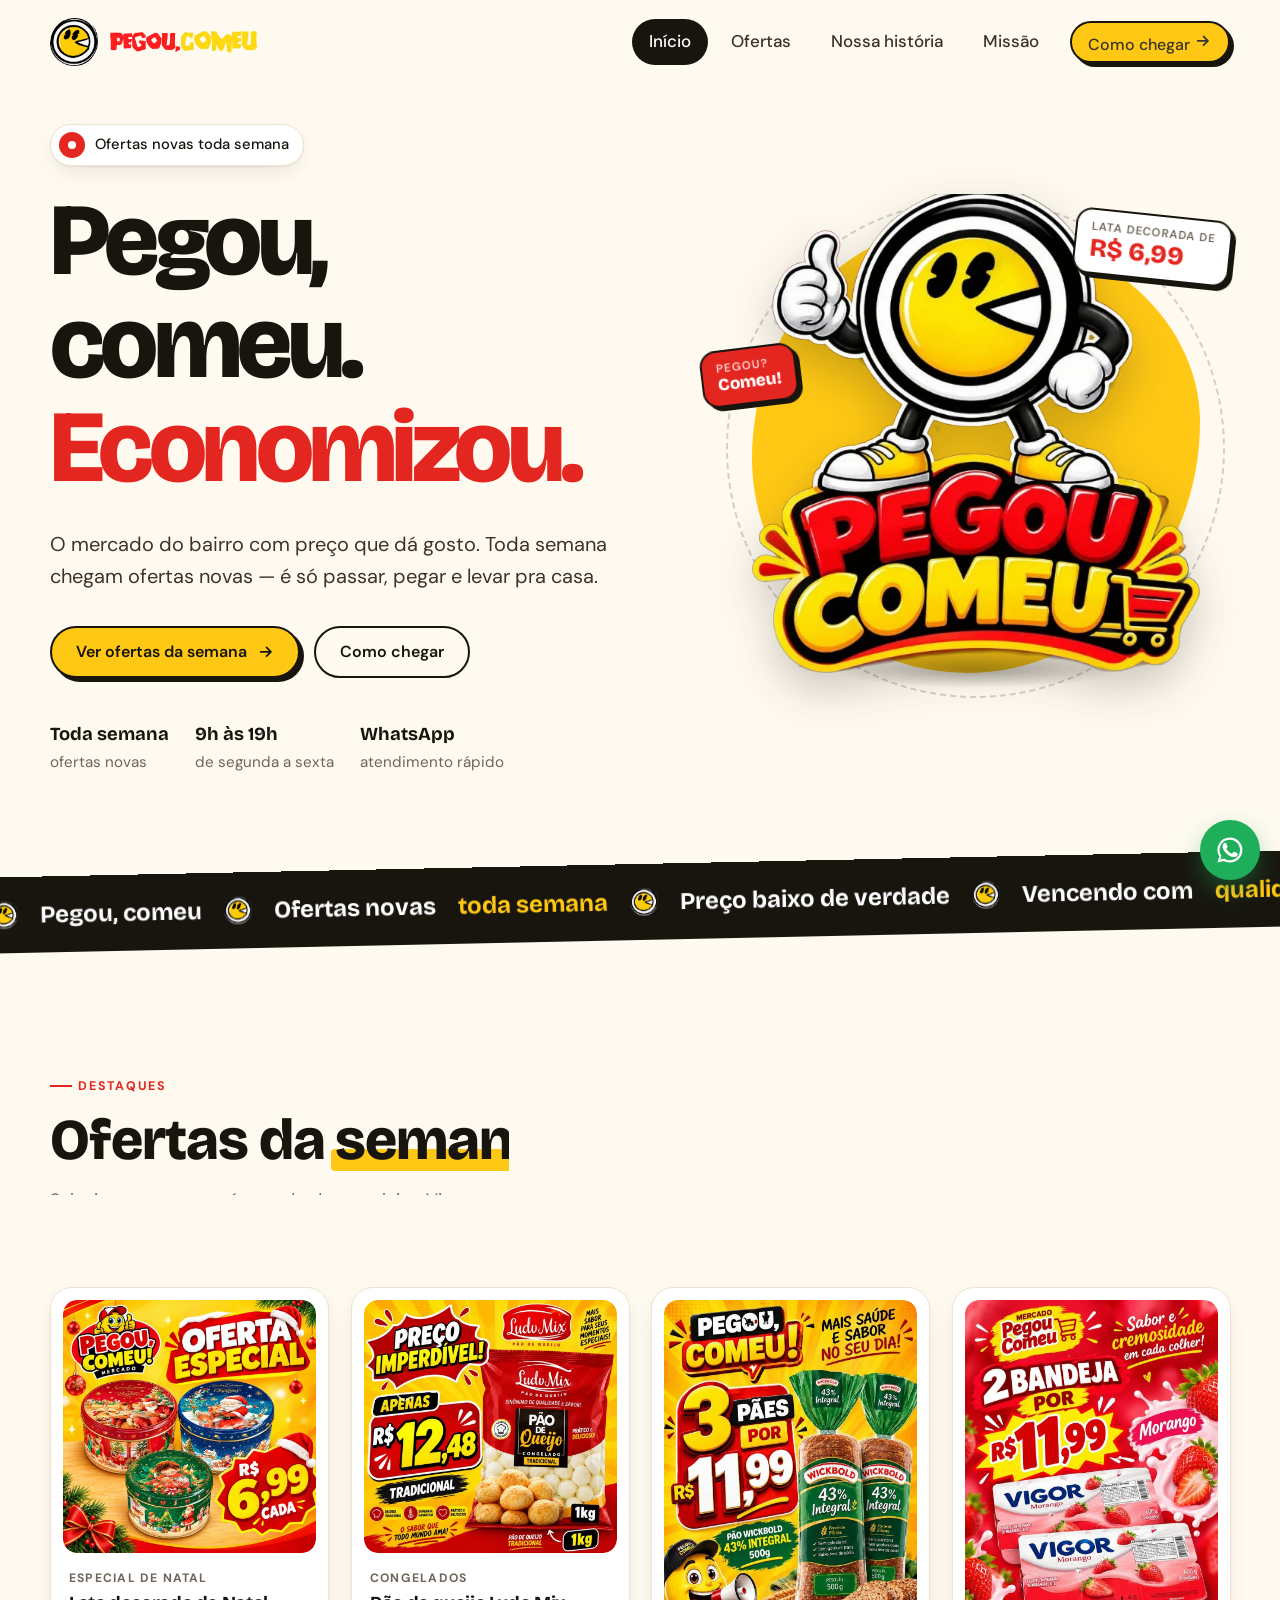
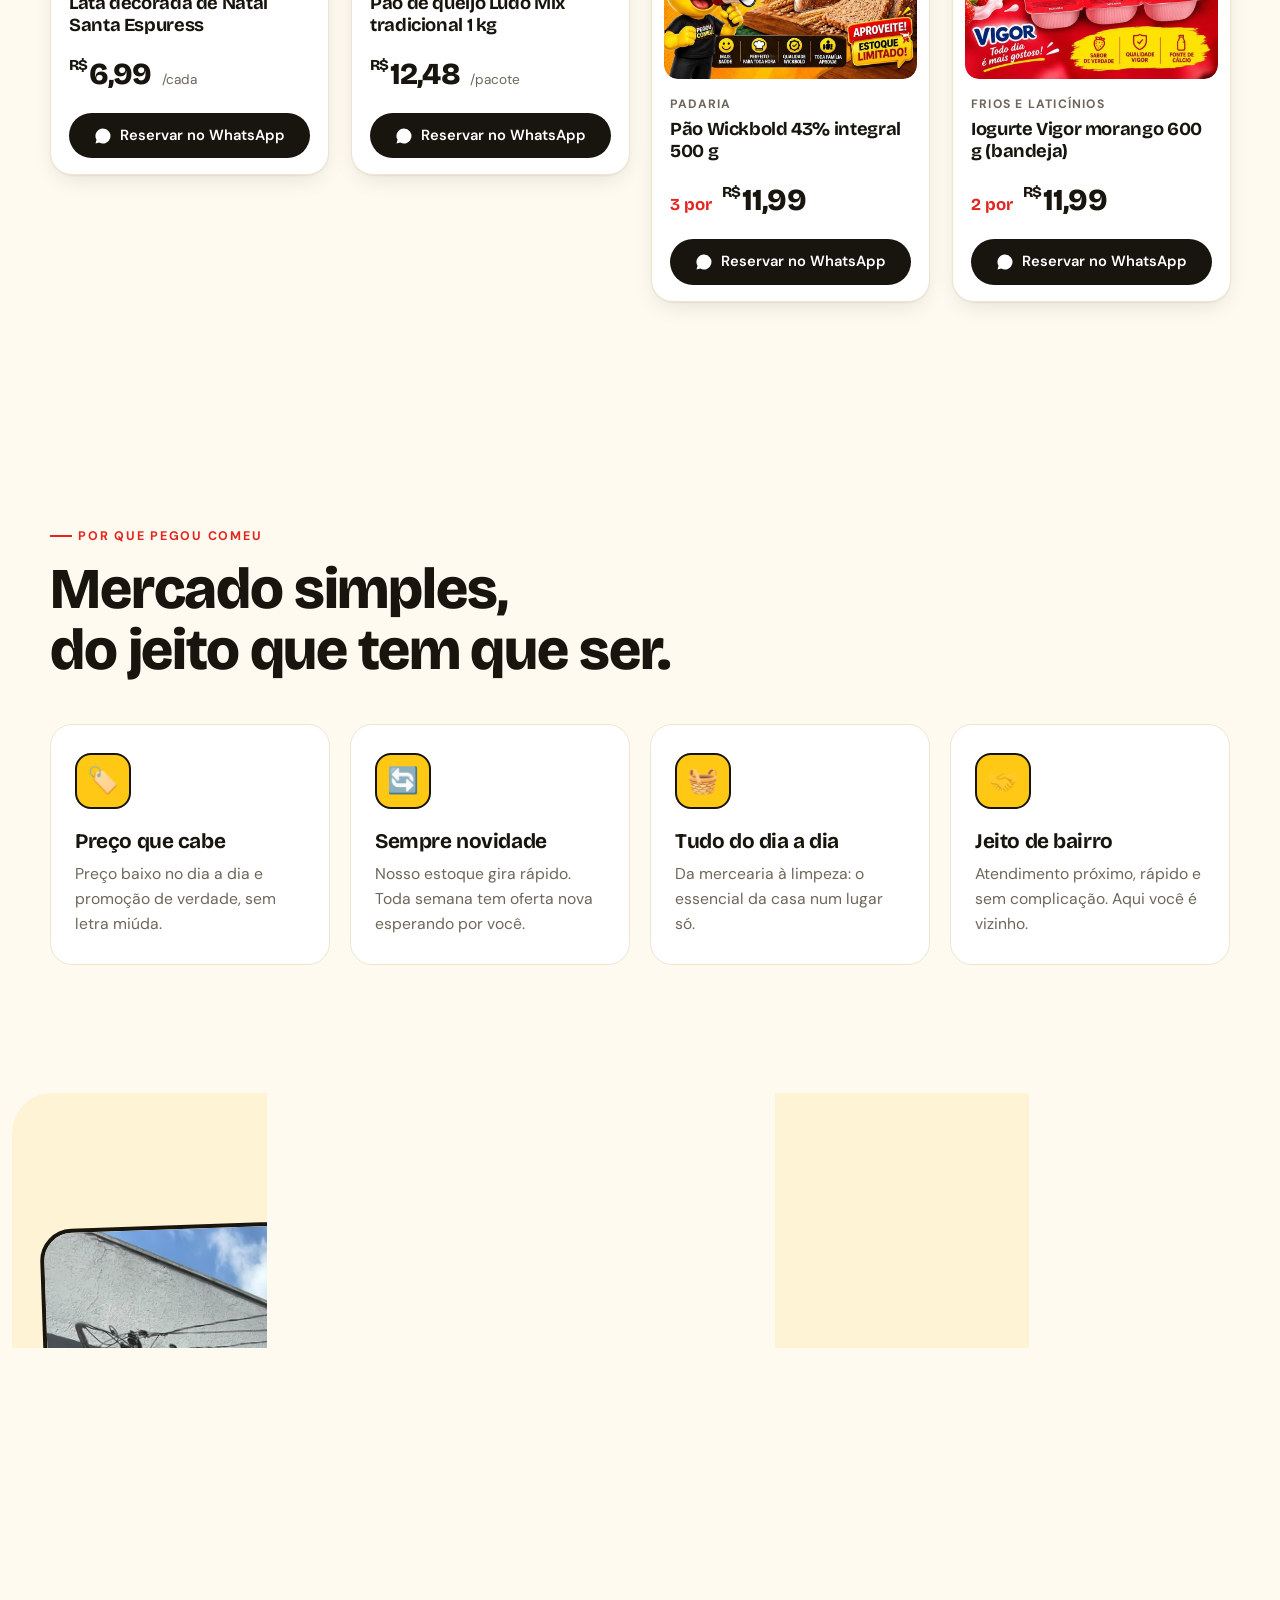
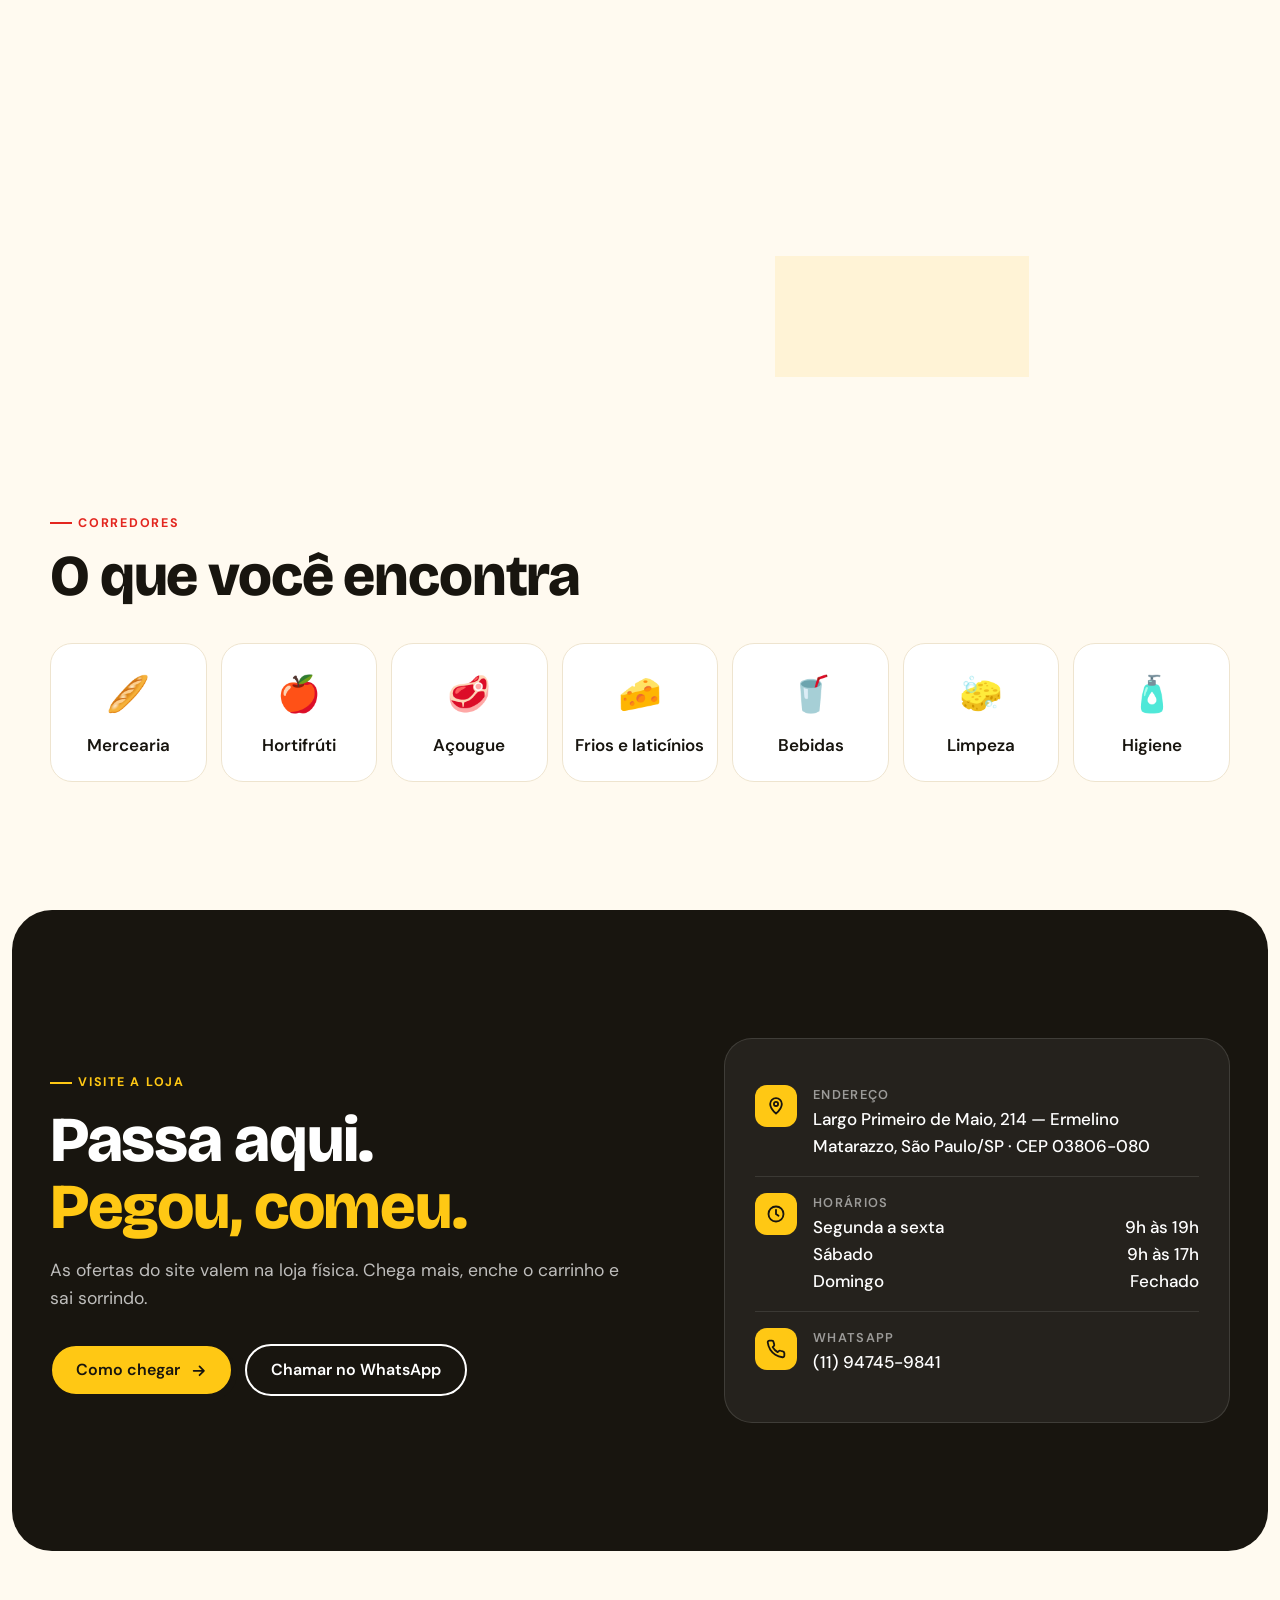
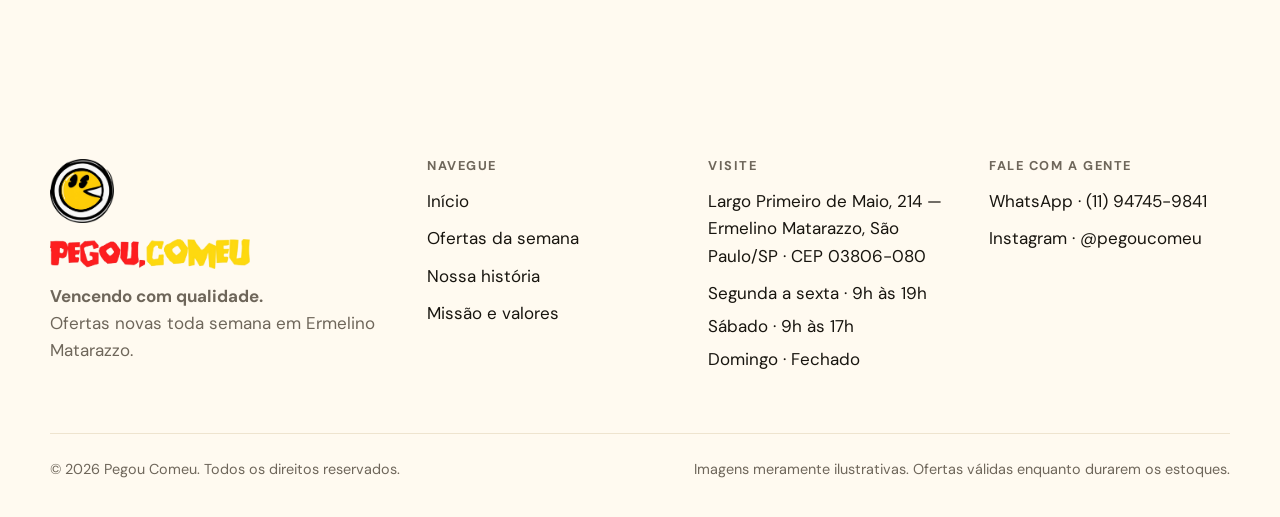
==== index.html @ 6515f5b7 "Site Pegou Comeu: início, ofertas, história e missão Co-Authored-By: Claude Opus 5.5 <noreply@anthro" ====
<!doctype html>
<html lang="pt-BR">
<head>
<meta charset="utf-8">
<meta name="viewport" content="width=device-width, initial-scale=1">
<title>Pegou Comeu — Mercado com ofertas novas toda semana</title>
<meta name="description" content="Pegou Comeu: o mercado do bairro com preço baixo de verdade e ofertas novas toda semana. Veja as promoções e venha nos visitar.">
<meta name="theme-color" content="#FFC814">
<meta property="og:title" content="Pegou Comeu — Mercado com ofertas novas toda semana">
<meta property="og:description" content="Pegou Comeu: o mercado do bairro com preço baixo de verdade e ofertas novas toda semana. Veja as promoções e venha nos visitar.">
<meta property="og:image" content="assets/img/logo-pc.png">
<meta property="og:type" content="website">
<meta property="og:locale" content="pt_BR">
<link rel="icon" type="image/png" href="assets/img/favicon.png">
<link rel="apple-touch-icon" href="assets/img/favicon.png">
<link rel="preconnect" href="https://fonts.googleapis.com">
<link rel="preconnect" href="https://fonts.gstatic.com" crossorigin>
<link href="https://fonts.googleapis.com/css2?family=Bricolage+Grotesque:opsz,wght@12..96,600;12..96,700;12..96,800&family=DM+Sans:opsz,wght@9..40,400;9..40,500;9..40,600;9..40,700&display=swap" rel="stylesheet">
<link rel="stylesheet" href="css/style.css">
</head>
<body>
<a class="sr-only" href="#conteudo">Pular para o conteúdo</a>
<header class="site-header">
  <nav class="container nav" aria-label="Principal">
    <a class="brand" href="index.html" aria-label="Pegou Comeu — início">
      <img class="brand-icon" src="assets/img/logo-icone.png" alt="" width="48" height="48">
      <img class="brand-name" src="assets/img/logo-nome.png" alt="Pegou Comeu" width="141" height="22">
    </a>
    <ul class="nav-links">
        <li><a href="index.html" aria-current="page">Início</a></li>
        <li><a href="ofertas.html">Ofertas</a></li>
        <li><a href="historia.html">Nossa história</a></li>
        <li><a href="missao.html">Missão</a></li>
      <li class="nav-cta"><a class="btn btn-primary" data-link="maps" href="#">Como chegar <svg viewBox="0 0 24 24" fill="none" stroke="currentColor" stroke-width="2.4" stroke-linecap="round" stroke-linejoin="round"><path d="M5 12h14M13 6l6 6-6 6"/></svg></a></li>
    </ul>
    <button class="nav-toggle" type="button" aria-label="Abrir menu" aria-expanded="false"><span></span></button>
  </nav>
</header>
<main id="conteudo">

<section class="hero">
  <div class="container hero-grid">
    <div>
      <span class="hero-badge"><span class="dot"></span><span data-validade data-sem-data="Ofertas novas toda semana">Ofertas novas toda semana</span></span>
      <h1>
        <span class="line"><span>Pegou,</span></span>
        <span class="line"><span>comeu.</span></span>
        <span class="line"><span class="text-red">Economizou.</span></span>
      </h1>
      <p class="lead">O mercado do bairro com preço que dá gosto. Toda semana chegam ofertas novas — é só passar, pegar e levar pra casa.</p>
      <div class="hero-actions">
        <a class="btn btn-primary" href="ofertas.html">Ver ofertas da semana <svg viewBox="0 0 24 24" fill="none" stroke="currentColor" stroke-width="2.4" stroke-linecap="round" stroke-linejoin="round"><path d="M5 12h14M13 6l6 6-6 6"/></svg></a>
        <a class="btn btn-ghost" data-link="maps" href="#">Como chegar</a>
      </div>
      <div class="hero-meta">
        <div><strong>Toda semana</strong>ofertas novas</div>
        <div><strong data-cfg="horarioCurto">—</strong>de segunda a sexta</div>
        <div><strong>WhatsApp</strong>atendimento rápido</div>
      </div>
    </div>
    <div class="hero-art">
      <div class="hero-blob"></div>
      <div class="hero-ring" aria-hidden="true"></div>
      <div class="mascot-shadow" aria-hidden="true"></div>
      <div class="mascot-wrap">
        <button class="mascot" type="button" aria-label="Mascote do Pegou Comeu — clique para ele pular">
          <picture>
            <source srcset="assets/img/personagem-pc.webp" type="image/webp">
            <img src="assets/img/personagem-pc.png" alt="Mascote do Pegou Comeu fazendo joinha" width="590" height="631">
          </picture>
        </button>
      </div>
      <div class="sticker sticker-1" data-sticker-oferta><small>Oferta da semana</small><span class="price">Confira!</span></div>
      <div class="sticker sticker-2"><small>Pegou?</small>Comeu!</div>
    </div>
  </div>
</section>

<div class="ticker" aria-hidden="true"><div class="ticker-track"><span class="ticker-item"><img src="assets/img/logo-icone.png" alt="">Pegou, comeu</span><span class="ticker-item"><img src="assets/img/logo-icone.png" alt="">Ofertas novas <span class='y'>toda semana</span></span><span class="ticker-item"><img src="assets/img/logo-icone.png" alt="">Preço baixo de verdade</span><span class="ticker-item"><img src="assets/img/logo-icone.png" alt="">Vencendo com <span class='y'>qualidade</span></span><span class="ticker-item"><img src="assets/img/logo-icone.png" alt="">Encheu o carrinho, <span class='y'>economizou</span></span><span class="ticker-item"><img src="assets/img/logo-icone.png" alt="">Pegou, comeu</span><span class="ticker-item"><img src="assets/img/logo-icone.png" alt="">Ofertas novas <span class='y'>toda semana</span></span><span class="ticker-item"><img src="assets/img/logo-icone.png" alt="">Preço baixo de verdade</span><span class="ticker-item"><img src="assets/img/logo-icone.png" alt="">Vencendo com <span class='y'>qualidade</span></span><span class="ticker-item"><img src="assets/img/logo-icone.png" alt="">Encheu o carrinho, <span class='y'>economizou</span></span></div></div>

<section class="section">
  <div class="container">
    <div class="section-head">
      <div class="reveal">
        <span class="eyebrow">Destaques</span>
        <h2 class="section-title">Ofertas da <span class="hl">semana</span></h2>
        <p class="section-lead">Selecionamos o que tá voando da prateleira. Viu, gostou? Reserva pelo WhatsApp e retira na loja.</p>
      </div>
      <div class="reveal" style="--d:.1s">
        <span class="validity"><span class="clock"><svg viewBox="0 0 24 24" fill="none" stroke="currentColor" stroke-width="2.2" stroke-linecap="round"><circle cx="12" cy="12" r="9"/><path d="M12 7v5l3 2"/></svg></span><span data-validade></span></span>
      </div>
    </div>
    <div class="offers-grid encartes" id="ofertas-destaque"></div>
    <div style="margin-top:36px;text-align:center" class="reveal">
      <a class="btn btn-dark" href="ofertas.html">Ver todas as ofertas <svg viewBox="0 0 24 24" fill="none" stroke="currentColor" stroke-width="2.4" stroke-linecap="round" stroke-linejoin="round"><path d="M5 12h14M13 6l6 6-6 6"/></svg></a>
    </div>
  </div>
</section>

<section class="section" style="padding-top:0">
  <div class="container">
    <div class="reveal" style="margin-bottom:44px">
      <span class="eyebrow">Por que Pegou Comeu</span>
      <h2 class="section-title">Mercado simples,<br>do jeito que tem que ser.</h2>
    </div>
    <div class="features" data-stagger>
      <div class="feature"><div class="feature-icon">🏷️</div><h3>Preço que cabe</h3><p>Preço baixo no dia a dia e promoção de verdade, sem letra miúda.</p></div>
      <div class="feature"><div class="feature-icon">🔄</div><h3>Sempre novidade</h3><p>Nosso estoque gira rápido. Toda semana tem oferta nova esperando por você.</p></div>
      <div class="feature"><div class="feature-icon">🧺</div><h3>Tudo do dia a dia</h3><p>Da mercearia à limpeza: o essencial da casa num lugar só.</p></div>
      <div class="feature"><div class="feature-icon">🤝</div><h3>Jeito de bairro</h3><p>Atendimento próximo, rápido e sem complicação. Aqui você é vizinho.</p></div>
    </div>
  </div>
</section>

<section class="about section">
  <div class="container about-grid">
    <div class="about-photo reveal">
      <img src="assets/img/loja/loja-entrada.jpg" alt="Entrada da loja Pegou Comeu em Ermelino Matarazzo" loading="lazy">
      <img class="badge" src="assets/img/logo-icone.png" alt="">
    </div>
    <div class="about-text reveal" style="--d:.1s">
      <span class="eyebrow">Sobre nós</span>
      <h2 class="section-title" style="margin-bottom:22px">Feito pra quem quer <span class="hl">comprar bem</span>.</h2>
      <p>O Pegou Comeu nasceu com uma ideia simples: um mercado onde as boas ofertas não são exceção, são rotina. O nome diz tudo — você pegou, você comeu, você economizou.</p>
      <p>Trabalhamos com reposição constante e negociação direta, pra trazer preço justo e produto bom pra mesa de todo mundo.</p>
      <div class="about-links">
        <a class="btn btn-primary" href="historia.html">Nossa história <svg viewBox="0 0 24 24" fill="none" stroke="currentColor" stroke-width="2.4" stroke-linecap="round" stroke-linejoin="round"><path d="M5 12h14M13 6l6 6-6 6"/></svg></a>
        <a class="btn btn-ghost" href="missao.html">Missão e valores</a>
      </div>
    </div>
  </div>
</section>

<section class="section">
  <div class="container">
    <div class="reveal" style="margin-bottom:36px">
      <span class="eyebrow">Corredores</span>
      <h2 class="section-title">O que você encontra</h2>
    </div>
    <div class="cats" data-stagger>
      <a class="cat" href="ofertas.html#Mercearia"><span>🥖</span>Mercearia</a>
      <a class="cat" href="ofertas.html#Hortifrúti"><span>🍎</span>Hortifrúti</a>
      <a class="cat" href="ofertas.html#Açougue"><span>🥩</span>Açougue</a>
      <a class="cat" href="ofertas.html#Frios e laticínios"><span>🧀</span>Frios e laticínios</a>
      <a class="cat" href="ofertas.html#Bebidas"><span>🥤</span>Bebidas</a>
      <a class="cat" href="ofertas.html#Limpeza"><span>🧽</span>Limpeza</a>
      <a class="cat" href="ofertas.html#Higiene"><span>🧴</span>Higiene</a>
    </div>
  </div>
</section>

<section style="padding-bottom:clamp(72px,10vw,128px)">
  <div class="visit section reveal">
    <div class="container visit-grid">
      <div>
        <span class="eyebrow">Visite a loja</span>
        <h2>Passa aqui.<br><span style="color:var(--yellow)">Pegou, comeu.</span></h2>
        <p>As ofertas do site valem na loja física. Chega mais, enche o carrinho e sai sorrindo.</p>
        <div class="visit-actions">
          <a class="btn btn-primary" data-link="maps" href="#">Como chegar <svg viewBox="0 0 24 24" fill="none" stroke="currentColor" stroke-width="2.4" stroke-linecap="round" stroke-linejoin="round"><path d="M5 12h14M13 6l6 6-6 6"/></svg></a>
          <a class="btn btn-ghost" data-link="whats" href="#">Chamar no WhatsApp</a>
        </div>
      </div>
      <div class="info-card">
        <div class="info-row"><span class="ic"><svg viewBox="0 0 24 24" fill="none" stroke="currentColor" stroke-width="2.2" stroke-linecap="round" stroke-linejoin="round"><path d="M12 21s-7-6.2-7-11.5a7 7 0 0 1 14 0C19 14.8 12 21 12 21z"/><circle cx="12" cy="9.5" r="2.5"/></svg></span><div><small>Endereço</small><span data-cfg="endereco"></span></div></div>
        <div class="info-row"><span class="ic"><svg viewBox="0 0 24 24" fill="none" stroke="currentColor" stroke-width="2.2" stroke-linecap="round"><circle cx="12" cy="12" r="9"/><path d="M12 7v5l3 2"/></svg></span><div style="flex:1"><small>Horários</small><div data-cfg="horarios"></div></div></div>
        <div class="info-row"><span class="ic"><svg viewBox="0 0 24 24" fill="none" stroke="currentColor" stroke-width="2.2" stroke-linecap="round" stroke-linejoin="round"><path d="M22 16.9v3a2 2 0 0 1-2.2 2 19.8 19.8 0 0 1-8.6-3.1 19.5 19.5 0 0 1-6-6A19.8 19.8 0 0 1 2.1 4.2 2 2 0 0 1 4.1 2h3a2 2 0 0 1 2 1.7c.1.9.4 1.8.7 2.7a2 2 0 0 1-.5 2.1L8 9.8a16 16 0 0 0 6 6l1.3-1.3a2 2 0 0 1 2.1-.4c.9.3 1.8.6 2.7.7a2 2 0 0 1 1.7 2z"/></svg></span><div><small>WhatsApp</small><a data-link="whats" href="#" data-cfg="telefone"></a></div></div>
      </div>
    </div>
  </div>
</section>

</main>

<footer class="site-footer">
  <div class="container">
    <div class="footer-grid">
      <div class="footer-brand">
        <img class="icon" src="assets/img/logo-icone.png" alt="">
        <img class="name" src="assets/img/logo-nome.png" alt="Pegou Comeu">
        <p><strong>Vencendo com qualidade.</strong><br>Ofertas novas toda semana em Ermelino Matarazzo.</p>
      </div>
      <div>
        <h4>Navegue</h4>
        <ul>
          <li><a href="index.html">Início</a></li>
          <li><a href="ofertas.html">Ofertas da semana</a></li>
          <li><a href="historia.html">Nossa história</a></li>
          <li><a href="missao.html">Missão e valores</a></li>
        </ul>
      </div>
      <div>
        <h4>Visite</h4>
        <ul>
          <li><a data-link="maps" href="#"><span data-cfg="endereco"></span></a></li>
          <li data-cfg="horarios"></li>
        </ul>
      </div>
      <div>
        <h4>Fale com a gente</h4>
        <ul>
          <li><a data-link="whats" href="#">WhatsApp · <span data-cfg="telefone"></span></a></li>
          <li><a data-link="instagram" href="#">Instagram · <span data-cfg="instagramUser"></span></a></li>
        </ul>
      </div>
    </div>
    <div class="footer-bottom">
      <span>© <span data-ano></span> Pegou Comeu. Todos os direitos reservados.</span>
      <span>Imagens meramente ilustrativas. Ofertas válidas enquanto durarem os estoques.</span>
    </div>
  </div>
</footer>

<a class="whats-float" data-link="whats" href="#" aria-label="Falar no WhatsApp"><svg viewBox="0 0 24 24" fill="currentColor"><path d="M17.5 14.4c-.3-.1-1.8-.9-2-1-.3-.1-.5-.1-.7.1-.2.3-.8 1-.9 1.2-.2.2-.3.2-.6.1-.3-.1-1.3-.5-2.4-1.5-.9-.8-1.5-1.8-1.7-2.1-.2-.3 0-.5.1-.6l.4-.5c.2-.2.2-.3.3-.5.1-.2 0-.4 0-.5l-.9-2.2c-.2-.6-.5-.5-.7-.5h-.6c-.2 0-.5.1-.8.4-.3.3-1 1-1 2.5s1.1 2.9 1.2 3.1c.1.2 2.1 3.2 5.1 4.5.7.3 1.3.5 1.7.6.7.2 1.4.2 1.9.1.6-.1 1.8-.7 2-1.4.2-.7.2-1.3.2-1.4-.1-.2-.3-.3-.6-.4zM12 2a10 10 0 0 0-8.6 15.1L2 22l5-1.3A10 10 0 1 0 12 2zm0 18.2c-1.6 0-3.1-.4-4.4-1.2l-.3-.2-3 .8.8-2.9-.2-.3A8.2 8.2 0 1 1 12 20.2z"/></svg></a>

<script src="js/config.js"></script>
<script src="js/ofertas.js"></script>
<script src="js/main.js"></script>
</body>
</html>
---- css/style.css ----
/* =========================================================
   PEGOU COMEU — estilos
   ========================================================= */
:root {
  --bg: #FFFAF0;
  --bg-2: #FFF3D6;
  --surface: #FFFFFF;
  --ink: #18150F;
  --ink-2: #3A342A;
  --muted: #6E665A;
  --line: #EEE4CF;
  --yellow: #FFC814;
  --yellow-2: #FFD84D;
  --yellow-soft: #FFF0B8;
  --red: #E3261F;
  --red-soft: #FDE3E1;
  --green: #1F8A4C;

  --radius: 22px;
  --radius-sm: 14px;
  --shadow: 0 1px 2px rgba(24,21,15,.06), 0 8px 24px -8px rgba(24,21,15,.14);
  --shadow-lg: 0 2px 4px rgba(24,21,15,.06), 0 24px 48px -16px rgba(24,21,15,.25);

  --font-display: "Bricolage Grotesque", system-ui, sans-serif;
  --font-body: "DM Sans", system-ui, sans-serif;
  --ease: cubic-bezier(.2,.8,.2,1);
  --max: 1180px;
}

*, *::before, *::after { box-sizing: border-box; }
html { overflow-x: clip; scroll-behavior: smooth; -webkit-text-size-adjust: 100%; }
body {
  margin: 0;
  background: var(--bg);
  color: var(--ink);
  font-family: var(--font-body);
  font-size: 17px;
  line-height: 1.6;
  -webkit-font-smoothing: antialiased;
  overflow-x: clip;
}
img { max-width: 100%; display: block; }
a { color: inherit; }
h1, h2, h3, h4 { font-family: var(--font-display); line-height: 1.05; margin: 0; letter-spacing: -0.02em; }
p { margin: 0; }
.container { width: min(var(--max), 100% - 40px); margin-inline: auto; }
.sr-only { position: absolute; width: 1px; height: 1px; overflow: hidden; clip: rect(0 0 0 0); }

/* ---------- Botões ---------- */
.btn {
  --b: var(--ink);
  display: inline-flex; align-items: center; gap: .6em;
  padding: .95em 1.5em;
  border-radius: 999px;
  font: 600 1rem/1 var(--font-body);
  text-decoration: none;
  border: 2px solid var(--b);
  cursor: pointer;
  transition: transform .25s var(--ease), box-shadow .25s var(--ease), background .25s;
  white-space: nowrap;
}
.btn svg { width: 1.1em; height: 1.1em; transition: transform .25s var(--ease); }
.btn:hover svg { transform: translateX(3px); }
.btn-primary { background: var(--yellow); color: var(--ink); box-shadow: 4px 4px 0 var(--ink); }
.btn-primary:hover { transform: translate(-2px,-2px); box-shadow: 6px 6px 0 var(--ink); }
.btn-primary:active { transform: translate(2px,2px); box-shadow: 1px 1px 0 var(--ink); }
.btn-ghost { background: transparent; color: var(--ink); }
.btn-ghost:hover { background: var(--ink); color: var(--bg); }
.btn-dark { background: var(--ink); color: #fff; }
.btn-dark:hover { background: var(--ink-2); transform: translateY(-2px); }
.btn-whats { background: #1FAF5A; border-color: #1FAF5A; color: #fff; }
.btn-whats:hover { background: #179a4d; transform: translateY(-2px); }

/* ---------- Header ---------- */
.site-header {
  position: sticky; top: 0; z-index: 50;
  transition: background .3s, box-shadow .3s, padding .3s;
  padding: 18px 0;
}
.site-header.scrolled {
  background: rgba(255,250,240,.85);
  backdrop-filter: saturate(1.4) blur(14px);
  -webkit-backdrop-filter: saturate(1.4) blur(14px);
  box-shadow: 0 1px 0 var(--line);
  padding: 10px 0;
}
.nav { display: flex; align-items: center; justify-content: space-between; gap: 24px; }
.brand { display: flex; align-items: center; gap: 12px; text-decoration: none; }
.brand-icon { width: 48px; height: 48px; transition: transform .5s var(--ease); }
.brand:hover .brand-icon { transform: rotate(-14deg) scale(1.06); }
.brand-name { height: 22px; width: auto; }
.nav-links { display: flex; align-items: center; gap: 6px; list-style: none; margin: 0; padding: 0; }
.nav-links a {
  position: relative; display: block;
  padding: .55em 1em; border-radius: 999px;
  text-decoration: none; font-weight: 500; color: var(--ink-2);
  transition: background .2s, color .2s;
}
.nav-links a:hover { background: var(--yellow-soft); color: var(--ink); }
.nav-links a[aria-current="page"] { background: var(--ink); color: #fff; }
.nav-cta { margin-left: 8px; }
.nav-toggle {
  display: none; width: 46px; height: 46px; border-radius: 50%;
  border: 2px solid var(--ink); background: var(--surface); cursor: pointer;
  align-items: center; justify-content: center;
}
.nav-toggle span, .nav-toggle span::before, .nav-toggle span::after {
  display: block; width: 18px; height: 2px; background: var(--ink); position: relative; transition: transform .3s var(--ease), background .2s;
}
.nav-toggle span::before, .nav-toggle span::after { content: ""; position: absolute; left: 0; }
.nav-toggle span::before { top: -6px; } .nav-toggle span::after { top: 6px; }
.nav-open .nav-toggle span { background: transparent; }
.nav-open .nav-toggle span::before { transform: translateY(6px) rotate(45deg); }
.nav-open .nav-toggle span::after { transform: translateY(-6px) rotate(-45deg); }

@media (max-width: 860px) {
  .nav-toggle { display: inline-flex; }
  .nav-links {
    position: fixed; inset: 74px 16px auto 16px;
    flex-direction: column; align-items: stretch; gap: 4px;
    background: var(--surface); border-radius: var(--radius); padding: 12px;
    box-shadow: var(--shadow-lg);
    opacity: 0; transform: translateY(-10px) scale(.98); pointer-events: none;
    transition: opacity .25s, transform .3s var(--ease);
  }
  .nav-open .nav-links { opacity: 1; transform: none; pointer-events: auto; }
  .nav-links a { padding: .9em 1.1em; font-size: 1.05rem; }
  .nav-cta { margin: 6px 0 0; } .nav-cta .btn { width: 100%; justify-content: center; }
  .brand-name { height: 18px; }
  .brand-icon { width: 42px; height: 42px; }
}

/* ---------- Seções e títulos ---------- */
section { position: relative; }
.section { padding: clamp(72px, 10vw, 128px) 0; }
.eyebrow {
  display: inline-flex; align-items: center; gap: .5em;
  font: 700 .78rem/1 var(--font-body); letter-spacing: .14em; text-transform: uppercase;
  color: var(--red);
}
.eyebrow::before { content: ""; width: 22px; height: 2px; background: currentColor; }
.section-title { font-size: clamp(2.1rem, 4.6vw, 3.6rem); font-weight: 800; margin-top: 14px; }
.section-lead { color: var(--muted); font-size: 1.12rem; max-width: 56ch; margin-top: 16px; }
.section-head { display: flex; align-items: end; justify-content: space-between; gap: 24px; flex-wrap: wrap; margin-bottom: 44px; }
.hl { position: relative; white-space: nowrap; z-index: 0; }
.hl::after {
  content: ""; position: absolute; left: -4px; right: -4px; bottom: .06em; height: .38em;
  background: var(--yellow); z-index: -1; border-radius: 4px;
  transform: scaleX(0); transform-origin: left; transition: transform .9s .3s var(--ease);
}
.is-in .hl::after, .hl.is-in::after { transform: scaleX(1); }
.text-red { color: var(--red); }

/* ---------- HERO ---------- */
.hero { padding: 40px 0 90px; overflow: hidden; }
.hero-grid { display: grid; grid-template-columns: 1.1fr .9fr; gap: 48px; align-items: center; }
.hero-badge {
  display: inline-flex; align-items: center; gap: 10px;
  background: var(--surface); border: 1px solid var(--line);
  padding: 7px 14px 7px 8px; border-radius: 999px; font-size: .92rem; font-weight: 500;
  box-shadow: var(--shadow);
}
.hero-badge .dot { width: 26px; height: 26px; border-radius: 50%; background: var(--red); display: grid; place-items: center; color: #fff; font-size: .8rem; }
.hero-badge .dot::after { content: ""; width: 8px; height: 8px; border-radius: 50%; background: #fff; animation: pulse 1.6s infinite; }
@keyframes pulse { 0%,100% { transform: scale(1); opacity: 1 } 50% { transform: scale(.55); opacity: .6 } }
.hero h1 {
  font-size: clamp(3rem, 8vw, 6.4rem); font-weight: 800; letter-spacing: -0.045em;
  margin-top: 26px; line-height: .95;
}
.hero h1 .line { display: block; overflow: hidden; padding-bottom: .06em; }
.hero h1 .line > span { display: inline-block; transform: translateY(105%); animation: rise .9s var(--ease) forwards; }
.hero h1 .line:nth-child(2) > span { animation-delay: .12s; }
.hero h1 .line:nth-child(3) > span { animation-delay: .24s; }
@keyframes rise { to { transform: none; } }
.hero p.lead { font-size: clamp(1.08rem, 1.6vw, 1.25rem); color: var(--ink-2); max-width: 46ch; margin-top: 26px; }
.hero-actions { display: flex; flex-wrap: wrap; gap: 14px; margin-top: 34px; }
.hero-meta { display: flex; flex-wrap: wrap; gap: 26px; margin-top: 42px; color: var(--muted); font-size: .95rem; }
.hero-meta strong { display: block; color: var(--ink); font-family: var(--font-display); font-size: 1.15rem; }

.hero-art { position: relative; aspect-ratio: 1; max-width: 520px; justify-self: center; width: 100%; }
.hero-blob {
  position: absolute; inset: 6%;
  background: var(--yellow);
  border-radius: 46% 54% 52% 48% / 52% 44% 56% 48%;
  animation: morph 12s ease-in-out infinite;
}
@keyframes morph {
  0%,100% { border-radius: 46% 54% 52% 48% / 52% 44% 56% 48%; transform: rotate(0); }
  50% { border-radius: 56% 44% 42% 58% / 44% 56% 44% 56%; transform: rotate(8deg); }
}
.hero-ring {
  position: absolute; inset: 1%; border-radius: 50%;
  border: 2px dashed rgba(24,21,15,.18); animation: spin-slow 40s linear infinite;
}
.mascot-wrap {
  position: absolute; inset: 0 6% 6%; z-index: 1;
  transform: perspective(900px) rotateY(var(--ry, 0deg)) rotateX(var(--rx, 0deg));
  transition: transform .25s ease-out;
  animation: mascotIn 1.1s .35s cubic-bezier(.34,1.56,.64,1) both;
}
@keyframes mascotIn { from { opacity: 0; transform: translateY(60px) scale(.6) rotate(-10deg); } }
.mascot {
  all: unset; display: block; width: 100%; height: 100%; cursor: pointer;
  transform-origin: 50% 100%;
  animation: hop 3.4s ease-in-out infinite;
}
.mascot img { width: 100%; height: 100%; object-fit: contain; filter: drop-shadow(0 18px 22px rgba(24,21,15,.22)); }
.mascot:hover img { animation: wiggle-sm .5s ease-in-out 2; }
.mascot:focus-visible { outline: 3px solid var(--red); outline-offset: 6px; border-radius: 24px; }
.mascot.jump { animation: bigJump .9s cubic-bezier(.3,.7,.4,1); }
@keyframes hop {
  0%, 100% { transform: translateY(0) scale(1.03, .97); }
  12% { transform: translateY(0) scale(1, 1); }
  50% { transform: translateY(-22px) rotate(1.5deg); }
  88% { transform: translateY(0) scale(1, 1); }
}
@keyframes wiggle-sm { 0%,100% { transform: rotate(0); } 25% { transform: rotate(-4deg); } 75% { transform: rotate(4deg); } }
@keyframes bigJump {
  0% { transform: scale(1.08, .9); }
  20% { transform: translateY(-90px) scale(.96, 1.05) rotate(0); }
  55% { transform: translateY(-110px) rotate(360deg); }
  85% { transform: translateY(0) scale(1.1, .9) rotate(360deg); }
  100% { transform: translateY(0) scale(1) rotate(360deg); }
}
.mascot-shadow {
  position: absolute; left: 22%; right: 22%; bottom: 3%; height: 7%;
  background: radial-gradient(closest-side, rgba(24,21,15,.35), transparent);
  border-radius: 50%; animation: shadow 3.4s ease-in-out infinite;
}
@keyframes shadow { 0%,100% { transform: scale(1); opacity: 1; } 50% { transform: scale(.78); opacity: .6; } }

.promise { position: relative; overflow: visible; }
.promise-mascot {
  position: absolute; width: clamp(110px, 14vw, 190px); height: auto; right: 4%; top: -70px;
  transform: rotate(8deg); animation: bob 4s ease-in-out infinite;
  filter: drop-shadow(0 14px 18px rgba(24,21,15,.25));
}
@media (max-width: 700px) { .promise-mascot { width: 96px; top: -48px; right: 10px; } }

.sticker {
  position: absolute; z-index: 2;
  background: var(--surface); border: 2px solid var(--ink); border-radius: 16px;
  padding: 10px 14px; box-shadow: 4px 4px 0 var(--ink);
  font-family: var(--font-display); font-weight: 800; line-height: 1.1;
}
.sticker small { display: block; font: 600 .72rem/1.2 var(--font-body); color: var(--muted); text-transform: uppercase; letter-spacing: .08em; }
.sticker-1 { top: 4%; right: 0; transform: rotate(6deg); animation: bob 5s ease-in-out infinite; }
.sticker-1 .price { color: var(--red); font-size: 1.6rem; }
.sticker-2 { top: 30%; left: -4%; background: var(--red); color: #fff; transform: rotate(-7deg); animation: bob 5.5s ease-in-out -2s infinite; }
.sticker-2 small { color: rgba(255,255,255,.8); }
@keyframes bob { 0%,100% { translate: 0 0; } 50% { translate: 0 -10px; } }

/* entrada da arte do hero */
.hero-art { opacity: 0; transform: scale(.92); animation: pop 1s .25s var(--ease) forwards; }
@keyframes pop { to { opacity: 1; transform: none; } }

@media (max-width: 900px) {
  .hero-grid { grid-template-columns: 1fr; gap: 40px; }
  .hero-art { max-width: 420px; }
  .hero { padding-bottom: 60px; }
}

/* ---------- Faixa (marquee) ---------- */
.ticker {
  background: var(--ink); color: #fff;
  border-block: 3px solid var(--ink);
  overflow: hidden; padding: 16px 0;
  transform: rotate(-1.2deg); margin: 0 -10px;
}
.ticker-track { display: flex; width: max-content; animation: marquee 32s linear infinite; }
.ticker:hover .ticker-track { animation-play-state: paused; }
.ticker-item {
  display: flex; align-items: center; gap: 22px; padding-right: 22px;
  font-family: var(--font-display); font-weight: 700; font-size: clamp(1.1rem, 2vw, 1.5rem); white-space: nowrap;
}
.ticker-item img { width: 28px; height: 28px; }
.ticker-item .y { color: var(--yellow); }
@keyframes marquee { to { transform: translateX(-50%); } }

/* ---------- Cards de oferta ---------- */
.offers-grid { display: grid; grid-template-columns: repeat(auto-fill, minmax(240px, 1fr)); gap: 22px; }
.offer {
  position: relative; display: flex; flex-direction: column;
  background: var(--surface); border: 1px solid var(--line); border-radius: var(--radius);
  padding: 18px; box-shadow: var(--shadow);
  transition: transform .35s var(--ease), box-shadow .35s var(--ease), border-color .3s;
}
.offer:hover { transform: translateY(-6px); box-shadow: var(--shadow-lg); border-color: var(--yellow); }
.offer-media {
  position: relative; aspect-ratio: 4/3; border-radius: var(--radius-sm);
  background: var(--bg-2); display: grid; place-items: center; overflow: hidden;
}
.offer-media .emoji { font-size: 4.2rem; transition: transform .5s var(--ease); filter: drop-shadow(0 8px 10px rgba(0,0,0,.12)); }
.offer:hover .offer-media .emoji { transform: scale(1.15) rotate(-6deg); }
.offer-media img { width: 100%; height: 100%; object-fit: contain; padding: 10px; transition: transform .5s var(--ease); }
.offer:hover .offer-media img { transform: scale(1.06); }
.offer-off {
  position: absolute; top: 12px; left: 12px;
  background: var(--red); color: #fff; font: 800 .85rem/1 var(--font-display);
  padding: 7px 10px; border-radius: 999px;
}
.offer-cat { margin-top: 16px; font-size: .76rem; font-weight: 700; letter-spacing: .1em; text-transform: uppercase; color: var(--muted); }
.offer-name { font-family: var(--font-display); font-size: 1.15rem; font-weight: 700; margin-top: 4px; line-height: 1.2; }
.offer-prices { margin-top: auto; padding-top: 14px; display: flex; align-items: baseline; gap: 10px; flex-wrap: wrap; }
.offer-old { color: var(--muted); text-decoration: line-through; font-size: .95rem; }
.offer-new { font-family: var(--font-display); font-weight: 800; font-size: 1.9rem; letter-spacing: -0.03em; }
.offer-new sup { font-size: .5em; vertical-align: .9em; margin-right: 2px; }
.offer-unit { color: var(--muted); font-size: .85rem; }

.validity {
  display: inline-flex; align-items: center; gap: 10px;
  background: var(--surface); border: 1px solid var(--line); border-radius: 999px;
  padding: 8px 16px 8px 10px; font-size: .95rem; font-weight: 500;
}
.validity .clock { width: 28px; height: 28px; border-radius: 50%; background: var(--yellow); display: grid; place-items: center; }
.validity .clock svg { width: 16px; height: 16px; }
.offers-note { margin-top: 28px; color: var(--muted); font-size: .9rem; }

/* filtros */
.filters { display: flex; gap: 10px; flex-wrap: wrap; margin-bottom: 30px; }
.chip {
  border: 1.5px solid var(--line); background: var(--surface);
  padding: .6em 1.1em; border-radius: 999px; font: 600 .95rem/1 var(--font-body); cursor: pointer;
  transition: background .2s, border-color .2s, transform .2s;
}
.chip:hover { border-color: var(--ink); transform: translateY(-1px); }
.chip[aria-pressed="true"] { background: var(--ink); border-color: var(--ink); color: #fff; }
.offer.fade-in { animation: cardIn .5s var(--ease) both; }
@keyframes cardIn { from { opacity: 0; transform: translateY(16px) scale(.98); } }

/* ---------- Diferenciais ---------- */
.features { display: grid; grid-template-columns: repeat(4, 1fr); gap: 20px; }
.feature {
  background: var(--surface); border: 1px solid var(--line); border-radius: var(--radius);
  padding: 28px 24px; transition: transform .35s var(--ease), background .35s;
}
.feature:hover { transform: translateY(-4px); background: var(--yellow-soft); }
.feature-icon {
  width: 56px; height: 56px; border-radius: 16px; display: grid; place-items: center;
  background: var(--yellow); border: 2px solid var(--ink); margin-bottom: 22px; font-size: 1.6rem;
  transition: transform .4s var(--ease);
}
.feature:hover .feature-icon { transform: rotate(-8deg) scale(1.05); }
.feature h3 { font-size: 1.3rem; }
.feature p { color: var(--muted); margin-top: 8px; font-size: .98rem; }
@media (max-width: 980px) { .features { grid-template-columns: repeat(2, 1fr); } }
@media (max-width: 560px) { .features { grid-template-columns: 1fr; } }

/* ---------- Bloco "Sobre" ---------- */
.about { background: var(--bg-2); border-radius: 40px; margin-inline: 12px; }
.about-grid { display: grid; grid-template-columns: .9fr 1.1fr; gap: 64px; align-items: center; }
.about-logo {
  background: var(--surface); border-radius: 32px; padding: 48px;
  border: 1px solid var(--line); box-shadow: var(--shadow);
  display: grid; place-items: center; gap: 26px;
}
.about-logo .icon { width: min(260px, 70%); animation: spin-slow 30s linear infinite; }
.about-logo:hover .icon { animation-play-state: paused; }
@keyframes spin-slow { to { transform: rotate(360deg); } }
.about-logo .name { width: 90%; }
.about-text p + p { margin-top: 16px; }
.about-text p { color: var(--ink-2); font-size: 1.08rem; }
.about-links { display: flex; gap: 12px; flex-wrap: wrap; margin-top: 30px; }
@media (max-width: 900px) { .about-grid { grid-template-columns: 1fr; gap: 40px; } .about { border-radius: 28px; } }

/* ---------- Categorias ---------- */
.cats { display: grid; grid-template-columns: repeat(auto-fill, minmax(150px, 1fr)); gap: 14px; }
.cat {
  display: flex; flex-direction: column; align-items: center; gap: 10px; text-align: center;
  padding: 22px 12px; border-radius: var(--radius); background: var(--surface); border: 1px solid var(--line);
  text-decoration: none; font-weight: 600; transition: transform .3s var(--ease), border-color .3s, box-shadow .3s;
}
.cat span { font-size: 2.2rem; transition: transform .4s var(--ease); }
.cat:hover { transform: translateY(-4px); border-color: var(--ink); box-shadow: 4px 4px 0 var(--ink); }
.cat:hover span { transform: scale(1.15); }

/* ---------- Visite / CTA ---------- */
.visit {
  background: var(--ink); color: #fff; border-radius: 40px; margin-inline: 12px;
  overflow: hidden;
}
.visit .eyebrow { color: var(--yellow); }
.visit-grid { display: grid; grid-template-columns: 1.1fr .9fr; gap: 56px; align-items: center; }
.visit h2 { font-size: clamp(2.2rem, 5vw, 4rem); font-weight: 800; margin-top: 14px; }
.visit p { color: rgba(255,255,255,.72); margin-top: 16px; font-size: 1.1rem; max-width: 48ch; }
.visit-actions { display: flex; flex-wrap: wrap; gap: 12px; margin-top: 32px; }
.visit .btn-ghost { border-color: #fff; color: #fff; }
.visit .btn-ghost:hover { background: #fff; color: var(--ink); }
.info-card {
  background: rgba(255,255,255,.06); border: 1px solid rgba(255,255,255,.12);
  border-radius: 28px; padding: 30px;
}
.info-row { display: flex; gap: 16px; padding: 16px 0; border-bottom: 1px solid rgba(255,255,255,.1); }
.info-row:last-child { border-bottom: 0; }
.info-row .ic { flex: none; width: 42px; height: 42px; border-radius: 12px; background: var(--yellow); color: var(--ink); display: grid; place-items: center; }
.info-row .ic svg { width: 20px; height: 20px; }
.info-row small { display: block; color: rgba(255,255,255,.55); font-size: .8rem; text-transform: uppercase; letter-spacing: .1em; font-weight: 600; }
.info-row div > span, .info-row div > a { color: #fff; font-weight: 500; text-decoration: none; }
.hours-line { display: flex; justify-content: space-between; gap: 16px; }
@media (max-width: 900px) { .visit-grid { grid-template-columns: 1fr; gap: 36px; } .visit { border-radius: 28px; } }

/* ---------- Cabeçalho de páginas internas ---------- */
.page-hero { padding: 50px 0 70px; text-align: center; overflow: hidden; }
.page-hero h1 { font-size: clamp(2.8rem, 8vw, 6rem); font-weight: 800; letter-spacing: -0.045em; margin-top: 18px; }
.page-hero p { color: var(--muted); font-size: 1.2rem; max-width: 56ch; margin: 22px auto 0; }
.page-hero .deco { width: 84px; margin: 0 auto; animation: wiggle 4s ease-in-out infinite; }
@keyframes wiggle { 0%,100% { transform: rotate(-8deg); } 50% { transform: rotate(8deg); } }

/* ---------- História: linha do tempo ---------- */
.story-intro { display: grid; grid-template-columns: 1fr 1fr; gap: 56px; align-items: center; }
.story-intro .photo {
  border-radius: 32px; overflow: hidden; border: 4px solid var(--ink); box-shadow: 10px 10px 0 var(--yellow);
  transform: rotate(2deg); transition: transform .5s var(--ease);
}
.story-intro .photo:hover { transform: rotate(0); }
.story-intro p { font-size: 1.12rem; color: var(--ink-2); }
.story-intro p + p { margin-top: 16px; }
.big-quote { font-family: var(--font-display); font-size: clamp(1.7rem, 3.4vw, 2.6rem); font-weight: 700; line-height: 1.15; letter-spacing: -0.02em; }
@media (max-width: 900px) { .story-intro { grid-template-columns: 1fr; gap: 40px; } }

.timeline { position: relative; max-width: 860px; margin: 0 auto; padding-left: 0; list-style: none; }
.timeline::before {
  content: ""; position: absolute; left: 31px; top: 10px; bottom: 10px; width: 3px;
  background: linear-gradient(var(--yellow), var(--red));
  transform-origin: top; transform: scaleY(var(--progress, 0)); border-radius: 3px;
}
.timeline li { position: relative; padding: 0 0 52px 92px; }
.timeline li:last-child { padding-bottom: 0; }
.tl-dot {
  position: absolute; left: 0; top: 0; width: 64px; height: 64px; border-radius: 50%;
  background: var(--surface); border: 3px solid var(--ink); display: grid; place-items: center;
  font: 800 .95rem/1 var(--font-display); box-shadow: 4px 4px 0 var(--ink);
}
.timeline li.is-in .tl-dot { background: var(--yellow); }
.tl-card { background: var(--surface); border: 1px solid var(--line); border-radius: var(--radius); padding: 24px 26px; box-shadow: var(--shadow); }
.tl-card h3 { font-size: 1.4rem; }
.tl-card p { color: var(--muted); margin-top: 8px; }

/* ---------- Missão ---------- */
.mvv { display: grid; grid-template-columns: repeat(3, 1fr); gap: 22px; }
.mvv-card {
  position: relative; border-radius: 28px; padding: 36px 30px 34px; overflow: hidden;
  border: 2px solid var(--ink); transition: transform .4s var(--ease), box-shadow .4s var(--ease);
}
.mvv-card:hover { transform: translate(-4px,-4px); box-shadow: 8px 8px 0 var(--ink); }
.mvv-card:nth-child(1) { background: var(--yellow); }
.mvv-card:nth-child(2) { background: var(--surface); }
.mvv-card:nth-child(3) { background: var(--red); color: #fff; }
.mvv-card .num { font: 800 4.5rem/1 var(--font-display); opacity: .15; position: absolute; top: 14px; right: 20px; }
.mvv-card h3 { font-size: 2rem; }
.mvv-card p { margin-top: 14px; font-size: 1.05rem; }
@media (max-width: 900px) { .mvv { grid-template-columns: 1fr; } }

.values { display: grid; grid-template-columns: repeat(3, 1fr); gap: 18px; }
@media (max-width: 900px) { .values { grid-template-columns: repeat(2, 1fr); } }
@media (max-width: 560px) { .values { grid-template-columns: 1fr; } }
.value {
  display: flex; gap: 18px; align-items: flex-start;
  background: var(--surface); border: 1px solid var(--line); border-radius: var(--radius); padding: 24px;
  transition: border-color .3s, transform .3s var(--ease);
}
.value:hover { border-color: var(--yellow); transform: translateY(-3px); }
.value .ico { flex: none; width: 48px; height: 48px; border-radius: 14px; background: var(--yellow-soft); display: grid; place-items: center; font-size: 1.4rem; }
.value h3 { font-size: 1.2rem; }
.value p { color: var(--muted); margin-top: 6px; font-size: .97rem; }

.promise {
  text-align: center; background: var(--yellow); border-radius: 40px; margin-inline: 12px;
  border: 3px solid var(--ink);
}
.promise h2 { font-size: clamp(2.2rem, 5.6vw, 4.6rem); font-weight: 800; max-width: 18ch; margin: 0 auto; }
.promise p { max-width: 52ch; margin: 22px auto 0; font-size: 1.12rem; color: var(--ink-2); }
.promise .btn { margin-top: 32px; }

/* ---------- Footer ---------- */
.site-footer { padding: 80px 0 36px; }
.footer-grid { display: grid; grid-template-columns: 1.4fr 1fr 1fr 1fr; gap: 40px; }
.footer-brand img.icon { width: 64px; }
.footer-brand img.name { width: 200px; margin-top: 16px; }
.footer-brand p { color: var(--muted); margin-top: 14px; max-width: 32ch; }
.site-footer h4 { font-size: .8rem; font-family: var(--font-body); font-weight: 700; text-transform: uppercase; letter-spacing: .12em; color: var(--muted); margin-bottom: 16px; }
.site-footer ul { list-style: none; margin: 0; padding: 0; display: grid; gap: 10px; }
.site-footer ul a { text-decoration: none; transition: color .2s; }
.site-footer ul a:hover { color: var(--red); }
.footer-bottom { display: flex; justify-content: space-between; gap: 16px; flex-wrap: wrap; margin-top: 60px; padding-top: 24px; border-top: 1px solid var(--line); color: var(--muted); font-size: .9rem; }
@media (max-width: 860px) { .footer-grid { grid-template-columns: 1fr 1fr; } .footer-brand { grid-column: 1 / -1; } }

/* Botão flutuante WhatsApp */
.whats-float {
  position: fixed; right: 20px; bottom: 20px; z-index: 60;
  width: 60px; height: 60px; border-radius: 50%; background: #1FAF5A; color: #fff;
  display: grid; place-items: center; box-shadow: 0 10px 30px -6px rgba(31,175,90,.6);
  transition: transform .3s var(--ease);
}
.whats-float:hover { transform: scale(1.08) rotate(-6deg); }
.whats-float svg { width: 30px; height: 30px; }

/* ---------- Animações de entrada ao rolar ---------- */
.reveal { opacity: 0; transform: translateY(28px); transition: opacity .8s var(--ease), transform .8s var(--ease); transition-delay: var(--d, 0s); }
.reveal.is-in { opacity: 1; transform: none; }

/* ---------- Acessibilidade: menos movimento ---------- */
@media (prefers-reduced-motion: reduce) {
  *, *::before, *::after { animation-duration: .001ms !important; animation-iteration-count: 1 !important; transition-duration: .001ms !important; scroll-behavior: auto !important; }
  .reveal { opacity: 1; transform: none; }
  .hero h1 .line > span { transform: none; }
  .hero-art { opacity: 1; transform: none; }
}
:focus-visible { outline: 3px solid var(--red); outline-offset: 3px; border-radius: 8px; }

.site-footer .hours-line { display: block; }
.site-footer .hours-line span + span::before { content: " · "; }
.site-footer .hours-line + .hours-line { margin-top: 6px; }
.offer-prices { row-gap: 2px; }

/* ---------- Fotos da loja ---------- */
.story-intro .photo img { width: 100%; aspect-ratio: 4/5; object-fit: cover; }

.about-photo { position: relative; }
.about-photo > img:first-child {
  width: 100%; aspect-ratio: 4/5; object-fit: cover; border-radius: 32px;
  border: 4px solid var(--ink); box-shadow: 10px 10px 0 var(--yellow);
  transform: rotate(-2deg); transition: transform .5s var(--ease);
}
.about-photo:hover > img:first-child { transform: rotate(0); }
.about-photo .badge {
  position: absolute; width: 110px; right: -14px; bottom: -18px;
  filter: drop-shadow(0 10px 18px rgba(0,0,0,.25)); animation: wiggle 4s ease-in-out infinite;
}
@media (max-width: 900px) { .about-photo { max-width: 460px; margin-inline: auto; } .about-photo .badge { width: 84px; right: -6px; } }

.gallery { display: grid; grid-template-columns: repeat(4, 1fr); grid-auto-rows: 210px; gap: 16px; }
.gallery figure {
  position: relative; margin: 0; overflow: hidden; border-radius: var(--radius); cursor: zoom-in;
  background: var(--bg-2);
}
.gallery img { width: 100%; height: 100%; object-fit: cover; transition: transform .8s var(--ease); }
.gallery figure:hover img { transform: scale(1.06); }
.gallery figcaption {
  position: absolute; left: 12px; right: 12px; bottom: 12px;
  background: rgba(24,21,15,.78); color: #fff; backdrop-filter: blur(6px); -webkit-backdrop-filter: blur(6px);
  padding: 8px 14px; border-radius: 999px; font-size: .88rem; font-weight: 500; width: fit-content; max-width: calc(100% - 24px);
  transform: translateY(8px); opacity: 0; transition: opacity .35s, transform .35s var(--ease);
}
.gallery figure:hover figcaption, .gallery figure:focus-visible figcaption { opacity: 1; transform: none; }
.gallery figure { grid-row: span 2; }
.gallery figure:nth-child(even) { transform: translateY(28px); }
.gallery { padding-bottom: 28px; }
@media (max-width: 860px) {
  .gallery { grid-template-columns: 1fr 1fr; grid-auto-rows: 150px; gap: 12px; }
  .gallery figcaption { opacity: 1; transform: none; font-size: .78rem; }
}

.lightbox {
  border: 0; padding: 0; background: transparent; max-width: 100vw; max-height: 100vh; width: 100vw; height: 100vh;
  display: none; place-items: center;
}
.lightbox[open] { display: grid; animation: lbIn .3s var(--ease); }
.lightbox::backdrop { background: rgba(24,21,15,.88); backdrop-filter: blur(4px); }
.lightbox figure { margin: 0; display: grid; gap: 12px; justify-items: center; }
.lightbox img { max-width: min(92vw, 1000px); max-height: 82vh; border-radius: 18px; object-fit: contain; }
.lightbox figcaption { color: #fff; font-weight: 500; }
.lb-close, .lb-nav {
  position: fixed; border: 0; cursor: pointer; background: var(--yellow); color: var(--ink);
  width: 48px; height: 48px; border-radius: 50%; font-size: 1.8rem; line-height: 1; display: grid; place-items: center;
  transition: transform .2s;
}
.lb-close:hover, .lb-nav:hover { transform: scale(1.08); }
.lb-close { top: 18px; right: 18px; }
.lb-prev { left: 18px; top: 50%; translate: 0 -50%; }
.lb-next { right: 18px; top: 50%; translate: 0 -50%; }
@keyframes lbIn { from { opacity: 0; transform: scale(.96); } }

/* ---------- Ofertas com arte (encartes) ---------- */
.offers-grid.encartes { display: block; columns: 4 250px; column-gap: 22px; }
.offers-grid.encartes .offer { break-inside: avoid; margin-bottom: 22px; display: flex; }
.offer.has-art { padding: 12px 12px 16px; }
.offer.has-art .offer-media { aspect-ratio: auto; background: none; display: block; }
.offer-zoom { all: unset; display: block; width: 100%; cursor: zoom-in; border-radius: var(--radius-sm); overflow: hidden; }
.offer-zoom:focus-visible { outline: 3px solid var(--red); outline-offset: 3px; }
.offer.has-art .offer-media img { width: 100%; height: auto; padding: 0; object-fit: initial; }
.offer.has-art:hover .offer-media img { transform: scale(1.04); }
.offer.has-art .offer-cat, .offer.has-art .offer-name, .offer.has-art .offer-prices { padding-inline: 6px; }
.offer-qty { font-family: var(--font-display); font-weight: 700; font-size: 1.05rem; color: var(--red); }
.offer-reserve {
  margin: 14px 6px 0; display: flex; align-items: center; justify-content: center; gap: 8px;
  padding: .75em 1em; border-radius: 999px; background: var(--ink); color: #fff;
  font-weight: 600; font-size: .92rem; text-decoration: none; transition: background .2s, transform .2s;
}
.offer-reserve::before {
  content: ""; width: 18px; height: 18px; flex: none;
  background: currentColor;
  -webkit-mask: url("data:image/svg+xml,%3Csvg xmlns='http://www.w3.org/2000/svg' viewBox='0 0 24 24'%3E%3Cpath d='M12 2a10 10 0 0 0-8.6 15.1L2 22l5-1.3A10 10 0 1 0 12 2z'/%3E%3C/svg%3E") center/contain no-repeat;
          mask: url("data:image/svg+xml,%3Csvg xmlns='http://www.w3.org/2000/svg' viewBox='0 0 24 24'%3E%3Cpath d='M12 2a10 10 0 0 0-8.6 15.1L2 22l5-1.3A10 10 0 1 0 12 2z'/%3E%3C/svg%3E") center/contain no-repeat;
}
.offer-reserve:hover { background: #1FAF5A; transform: translateY(-1px); }
@media (max-width: 560px) { .offers-grid.encartes { columns: 2; column-gap: 12px; } .offers-grid.encartes .offer { margin-bottom: 12px; } .offer.has-art .offer-name { font-size: .98rem; } .offer-new { font-size: 1.5rem; } .offer-reserve { font-size: .85rem; padding: .7em .6em; margin: 12px 0 0; } .offer-reserve .long { display: none; } .offer.has-art { padding: 8px 8px 12px; } .offer.has-art .offer-cat, .offer.has-art .offer-name, .offer.has-art .offer-prices { padding-inline: 4px; } .offer.has-art .offer-cat { font-size: .66rem; } }

/* Como reservar */
.steps { display: grid; grid-template-columns: repeat(4, 1fr); gap: 18px; counter-reset: passo; }
.step {
  position: relative; background: var(--surface); border: 1px solid var(--line); border-radius: var(--radius);
  padding: 26px 22px; counter-increment: passo;
}
.step::before {
  content: counter(passo); position: absolute; top: -16px; left: 22px;
  width: 36px; height: 36px; border-radius: 50%; background: var(--yellow); border: 2px solid var(--ink);
  display: grid; place-items: center; font: 800 1rem/1 var(--font-display);
}
.step .ico { font-size: 1.8rem; }
.step h3 { font-size: 1.15rem; margin-top: 10px; }
.step p { color: var(--muted); font-size: .95rem; margin-top: 6px; }
@media (max-width: 900px) { .steps { grid-template-columns: 1fr 1fr; row-gap: 30px; } }
@media (max-width: 480px) { .steps { grid-template-columns: 1fr; } }
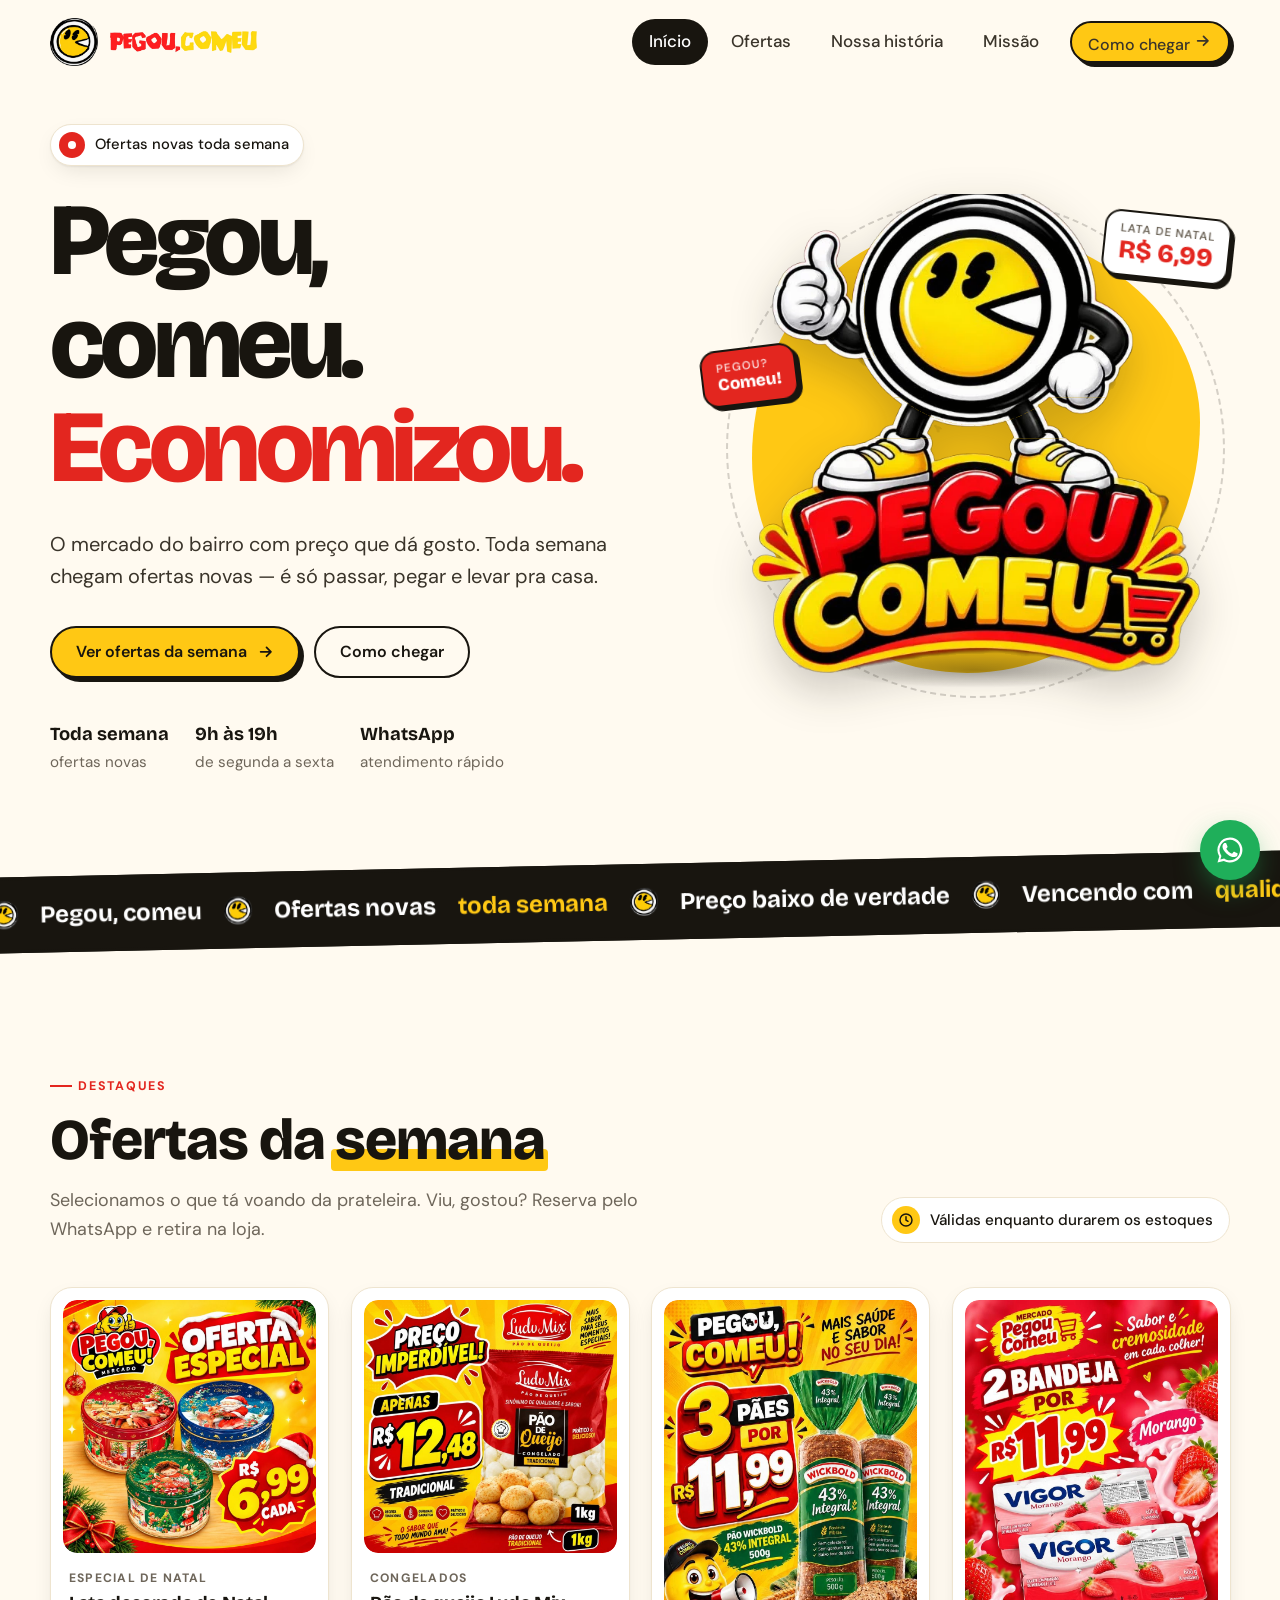
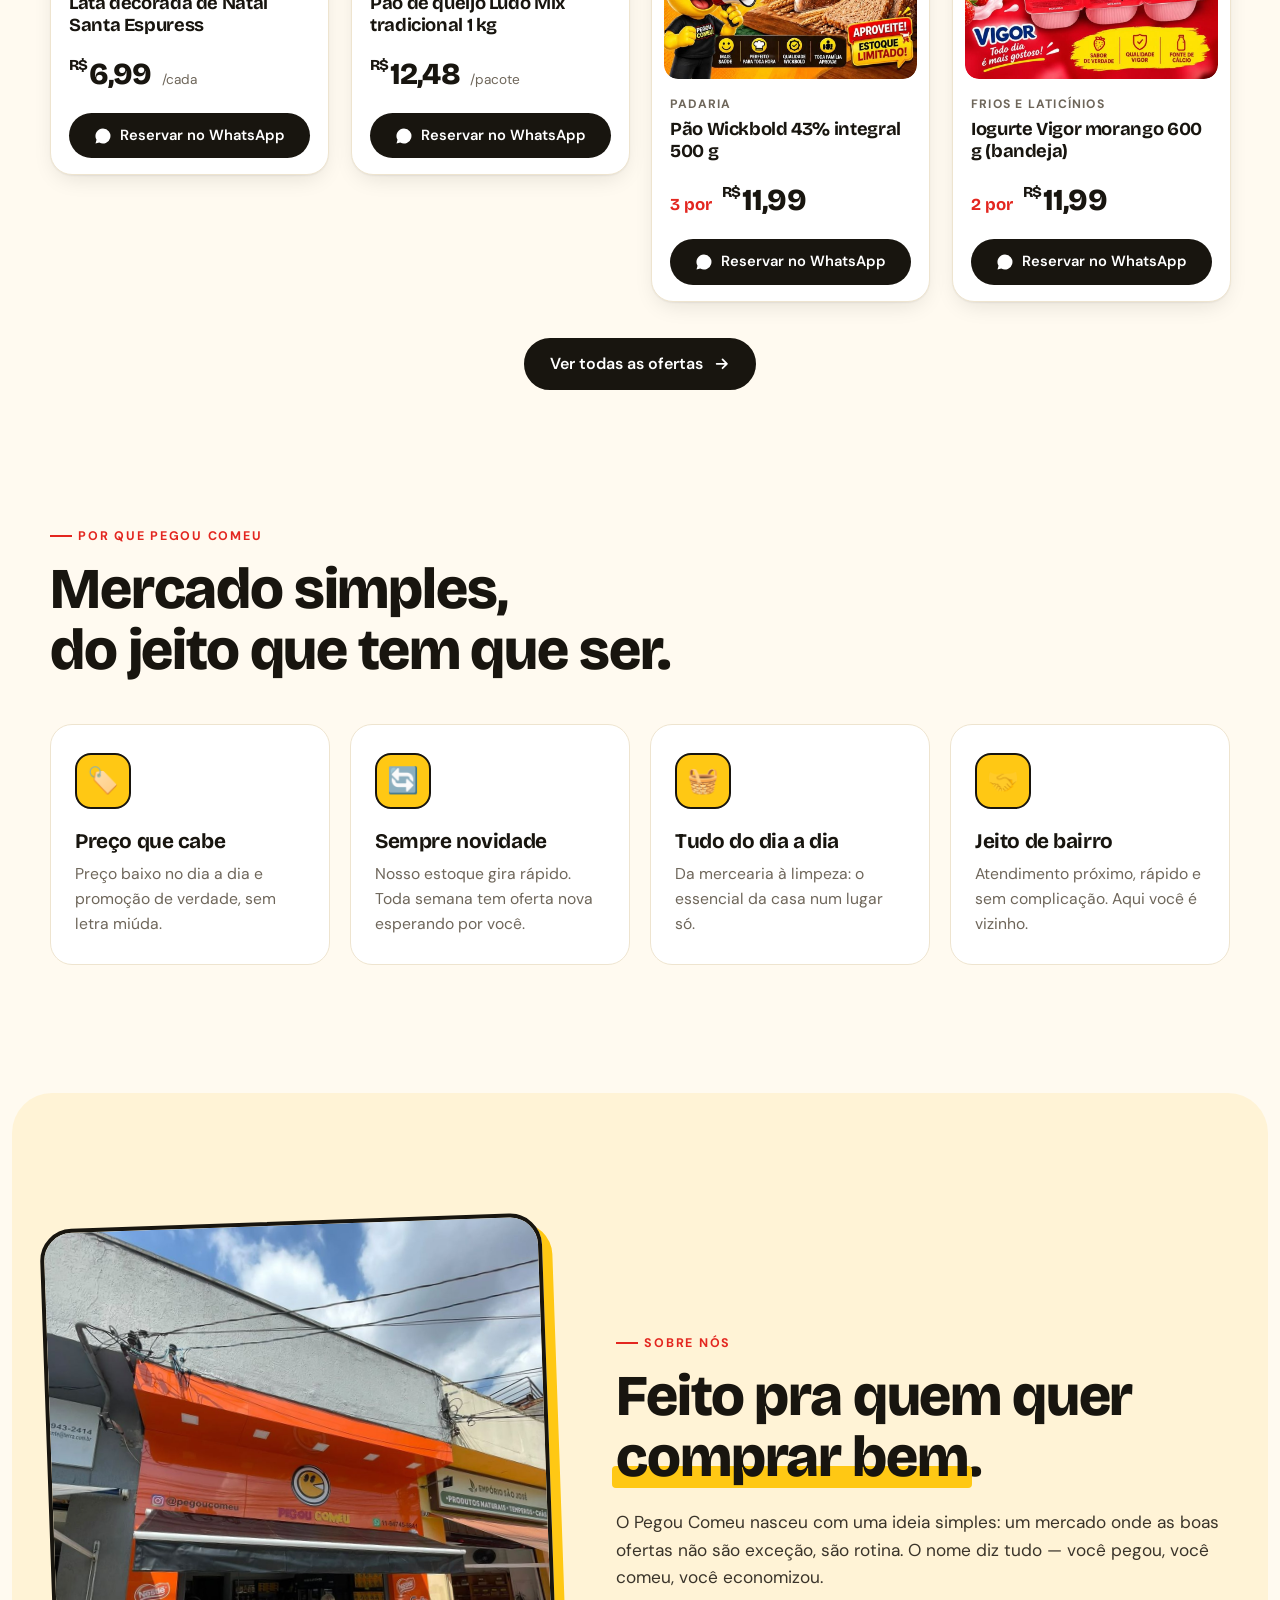
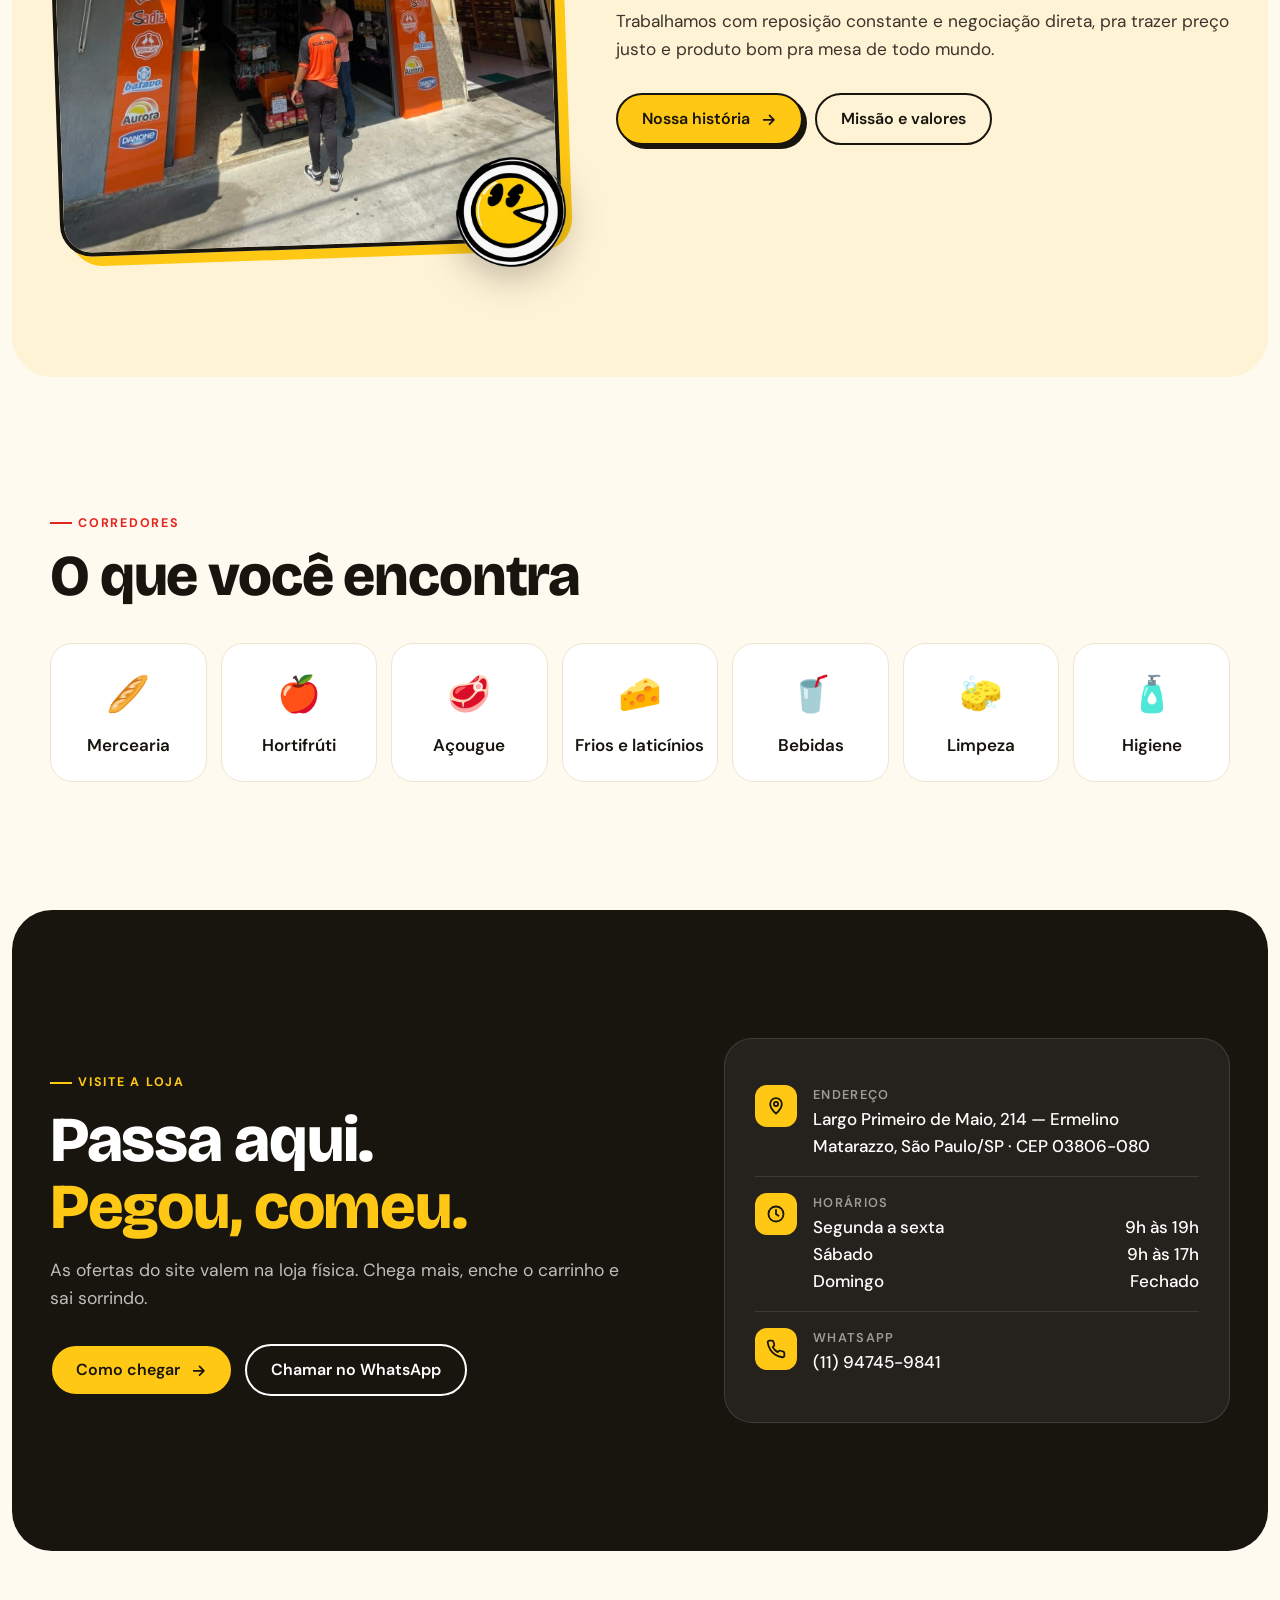
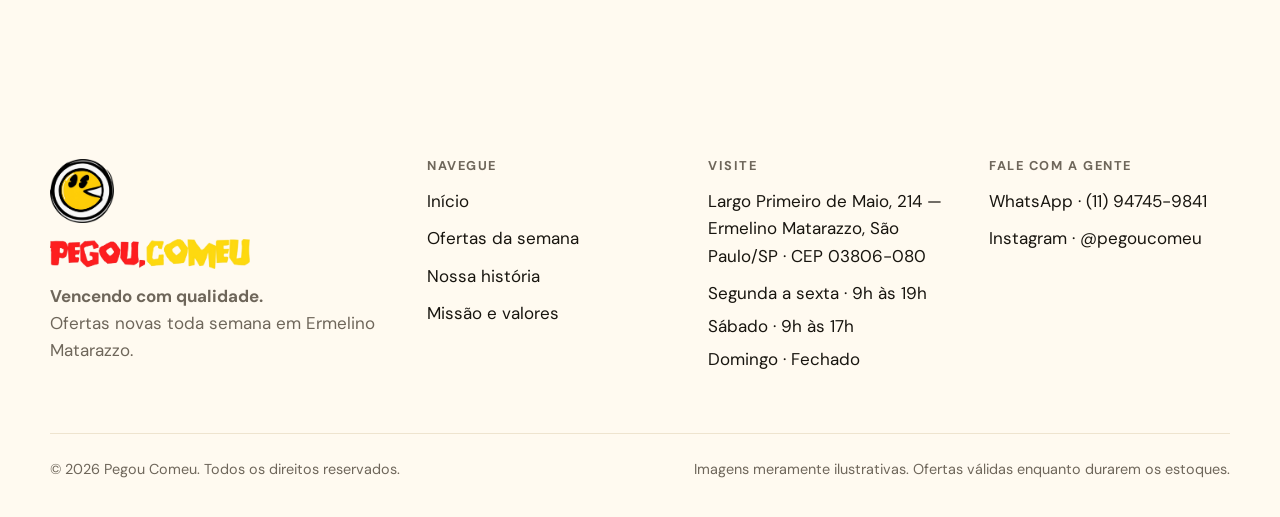
==== commit 6e57b0ed: "Mascote animado: braço, joelhos, piscada e piscadinha Co-Authored-By: Claude Opus 5.5 <noreply@anthr" ====
--- a/index.html
+++ b/index.html
@@ -64,10 +64,16 @@
       <div class="mascot-shadow" aria-hidden="true"></div>
       <div class="mascot-wrap">
         <button class="mascot" type="button" aria-label="Mascote do Pegou Comeu — clique para ele pular">
-          <picture>
-            <source srcset="assets/img/personagem-pc.webp" type="image/webp">
-            <img src="assets/img/personagem-pc.png" alt="Mascote do Pegou Comeu fazendo joinha" width="590" height="631">
-          </picture>
+          <span class="pc-rig" role="img" aria-label="Mascote do Pegou Comeu fazendo joinha e piscando">
+            <img class="pc-pernas" src="assets/img/mascote/pernas.webp" alt="" width="590" height="631">
+            <img class="pc-base" src="assets/img/mascote/base.webp" alt="" width="590" height="631">
+            <span class="pc-upper">
+              <img class="pc-braco" src="assets/img/mascote/braco.webp" alt="" width="590" height="631">
+              <img class="pc-corpo" src="assets/img/mascote/corpo.webp" alt="" width="590" height="631">
+              <img class="pc-olho pc-olho-esq" src="assets/img/mascote/olho-esq.webp" alt="" width="590" height="631">
+              <img class="pc-olho pc-olho-dir" src="assets/img/mascote/olho-dir.webp" alt="" width="590" height="631">
+            </span>
+          </span>
         </button>
       </div>
       <div class="sticker sticker-1" data-sticker-oferta><small>Oferta da semana</small><span class="price">Confira!</span></div>
--- a/css/style.css
+++ b/css/style.css
@@ -204,15 +204,49 @@
   transform-origin: 50% 100%;
   animation: hop 3.4s ease-in-out infinite;
 }
-.mascot img { width: 100%; height: 100%; object-fit: contain; filter: drop-shadow(0 18px 22px rgba(24,21,15,.22)); }
-.mascot:hover img { animation: wiggle-sm .5s ease-in-out 2; }
+/* Mascote articulado: pernas, base, braço, corpo e olhos em camadas */
+.pc-rig {
+  position: absolute; inset: 0; margin: auto; display: block;
+  width: 100%; height: auto; max-height: 100%; aspect-ratio: 590 / 631;
+  filter: drop-shadow(0 18px 22px rgba(24,21,15,.22));
+}
+.pc-rig img, .pc-upper { position: absolute; inset: 0; width: 100%; height: 100%; display: block; }
+.mascot:hover .pc-rig { animation: wiggle-sm .5s ease-in-out 2; }
+
+/* joelhos: o corpo desce e as pernas dobram juntos */
+.pc-upper { animation: pc-agacha 1.8s ease-in-out infinite; }
+.pc-pernas { transform-origin: 50% 51.03%; animation: pc-joelho 1.8s ease-in-out infinite; }
+@keyframes pc-agacha { 0%, 100% { transform: translateY(0); } 50% { transform: translateY(.8%); } }
+@keyframes pc-joelho { 0%, 100% { transform: scaleY(1); } 50% { transform: scaleY(.875); } }
+
+/* braço do joinha balançando */
+.pc-braco { transform-origin: 25.1% 30.1%; animation: pc-braco 2.8s ease-in-out infinite; }
+@keyframes pc-braco {
+  0%, 55%, 100% { transform: rotate(0); }
+  14% { transform: rotate(-11deg); }
+  26% { transform: rotate(5deg); }
+  38% { transform: rotate(-11deg); }
+  48% { transform: rotate(2deg); }
+}
+
+/* olhos: piscam juntos e, de vez em quando, uma piscadinha */
+.pc-olho { transform-origin: 50% 16.8%; }
+.pc-olho-esq { animation: pc-pisca-esq 7s linear infinite; }
+.pc-olho-dir { animation: pc-pisca-dir 7s linear infinite; }
+@keyframes pc-pisca-esq {
+  0%, 40%, 44%, 100% { transform: scaleY(1); }
+  42% { transform: scaleY(.08); }
+}
+@keyframes pc-pisca-dir {
+  0%, 40%, 44%, 84%, 97.5%, 100% { transform: scaleY(1); }
+  42% { transform: scaleY(.08); }
+  86%, 95.5% { transform: scaleY(.08); }
+}
 .mascot:focus-visible { outline: 3px solid var(--red); outline-offset: 6px; border-radius: 24px; }
 .mascot.jump { animation: bigJump .9s cubic-bezier(.3,.7,.4,1); }
 @keyframes hop {
-  0%, 100% { transform: translateY(0) scale(1.03, .97); }
-  12% { transform: translateY(0) scale(1, 1); }
-  50% { transform: translateY(-22px) rotate(1.5deg); }
-  88% { transform: translateY(0) scale(1, 1); }
+  0%, 100% { transform: translateY(0); }
+  50% { transform: translateY(-12px); }
 }
 @keyframes wiggle-sm { 0%,100% { transform: rotate(0); } 25% { transform: rotate(-4deg); } 75% { transform: rotate(4deg); } }
 @keyframes bigJump {
@@ -267,7 +301,7 @@
   overflow: hidden; padding: 16px 0;
   transform: rotate(-1.2deg); margin: 0 -10px;
 }
-.ticker-track { display: flex; width: max-content; animation: marquee 32s linear infinite; }
+.ticker-track { display: flex; width: max-content; animation: marquee 32s linear infinite; will-change: transform; }
 .ticker:hover .ticker-track { animation-play-state: paused; }
 .ticker-item {
   display: flex; align-items: center; gap: 22px; padding-right: 22px;
@@ -275,7 +309,8 @@
 }
 .ticker-item img { width: 28px; height: 28px; }
 .ticker-item .y { color: var(--yellow); }
-@keyframes marquee { to { transform: translateX(-50%); } }
+/* texto andando para a direita */
+@keyframes marquee { from { transform: translateX(-50%); } to { transform: translateX(0); } }
 
 /* ---------- Cards de oferta ---------- */
 .offers-grid { display: grid; grid-template-columns: repeat(auto-fill, minmax(240px, 1fr)); gap: 22px; }
@@ -505,6 +540,13 @@
   .reveal { opacity: 1; transform: none; }
   .hero h1 .line > span { transform: none; }
   .hero-art { opacity: 1; transform: none; }
+  .ticker-track { animation: marquee 60s linear infinite !important; }
+  .mascot-wrap { animation: none !important; }
+  .pc-upper { animation: pc-agacha 1.8s ease-in-out infinite !important; }
+  .pc-pernas { animation: pc-joelho 1.8s ease-in-out infinite !important; }
+  .pc-braco { animation: pc-braco 2.8s ease-in-out infinite !important; }
+  .pc-olho-esq { animation: pc-pisca-esq 7s linear infinite !important; }
+  .pc-olho-dir { animation: pc-pisca-dir 7s linear infinite !important; }
 }
 :focus-visible { outline: 3px solid var(--red); outline-offset: 3px; border-radius: 8px; }
 
